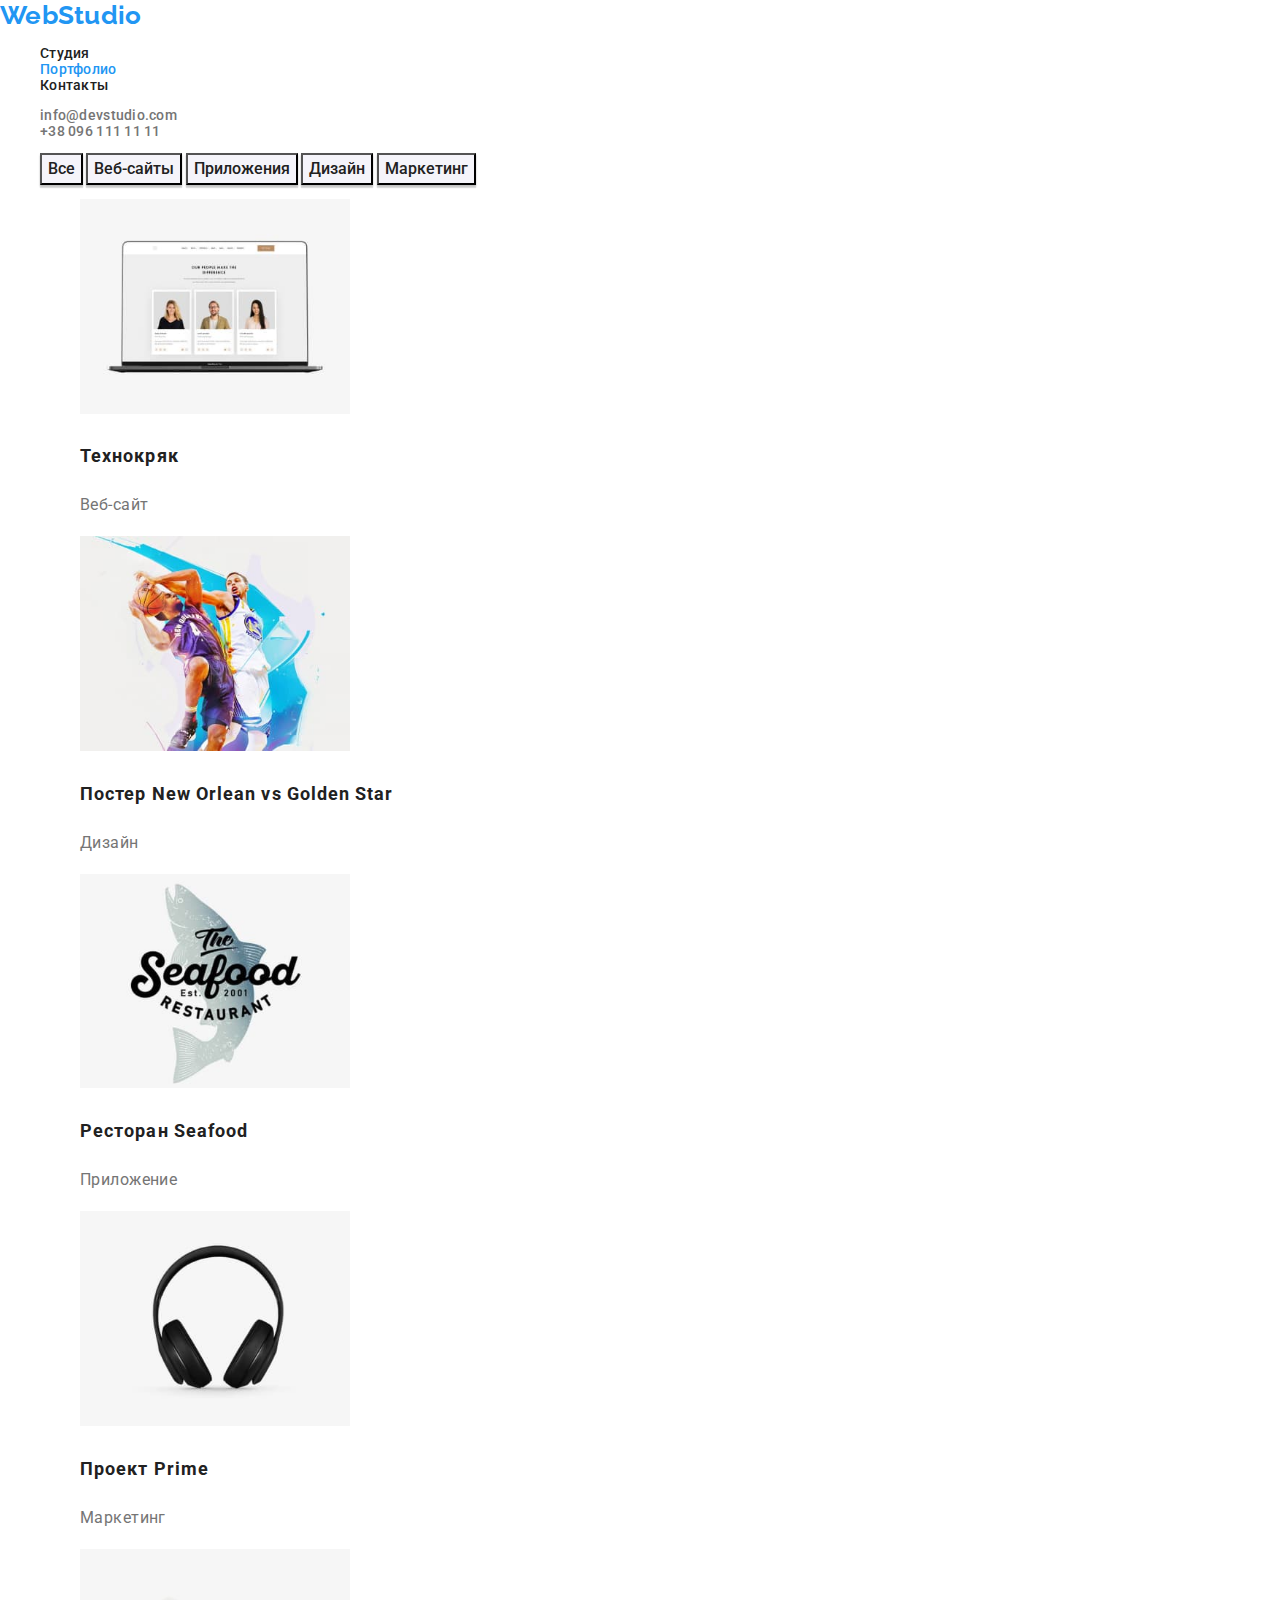
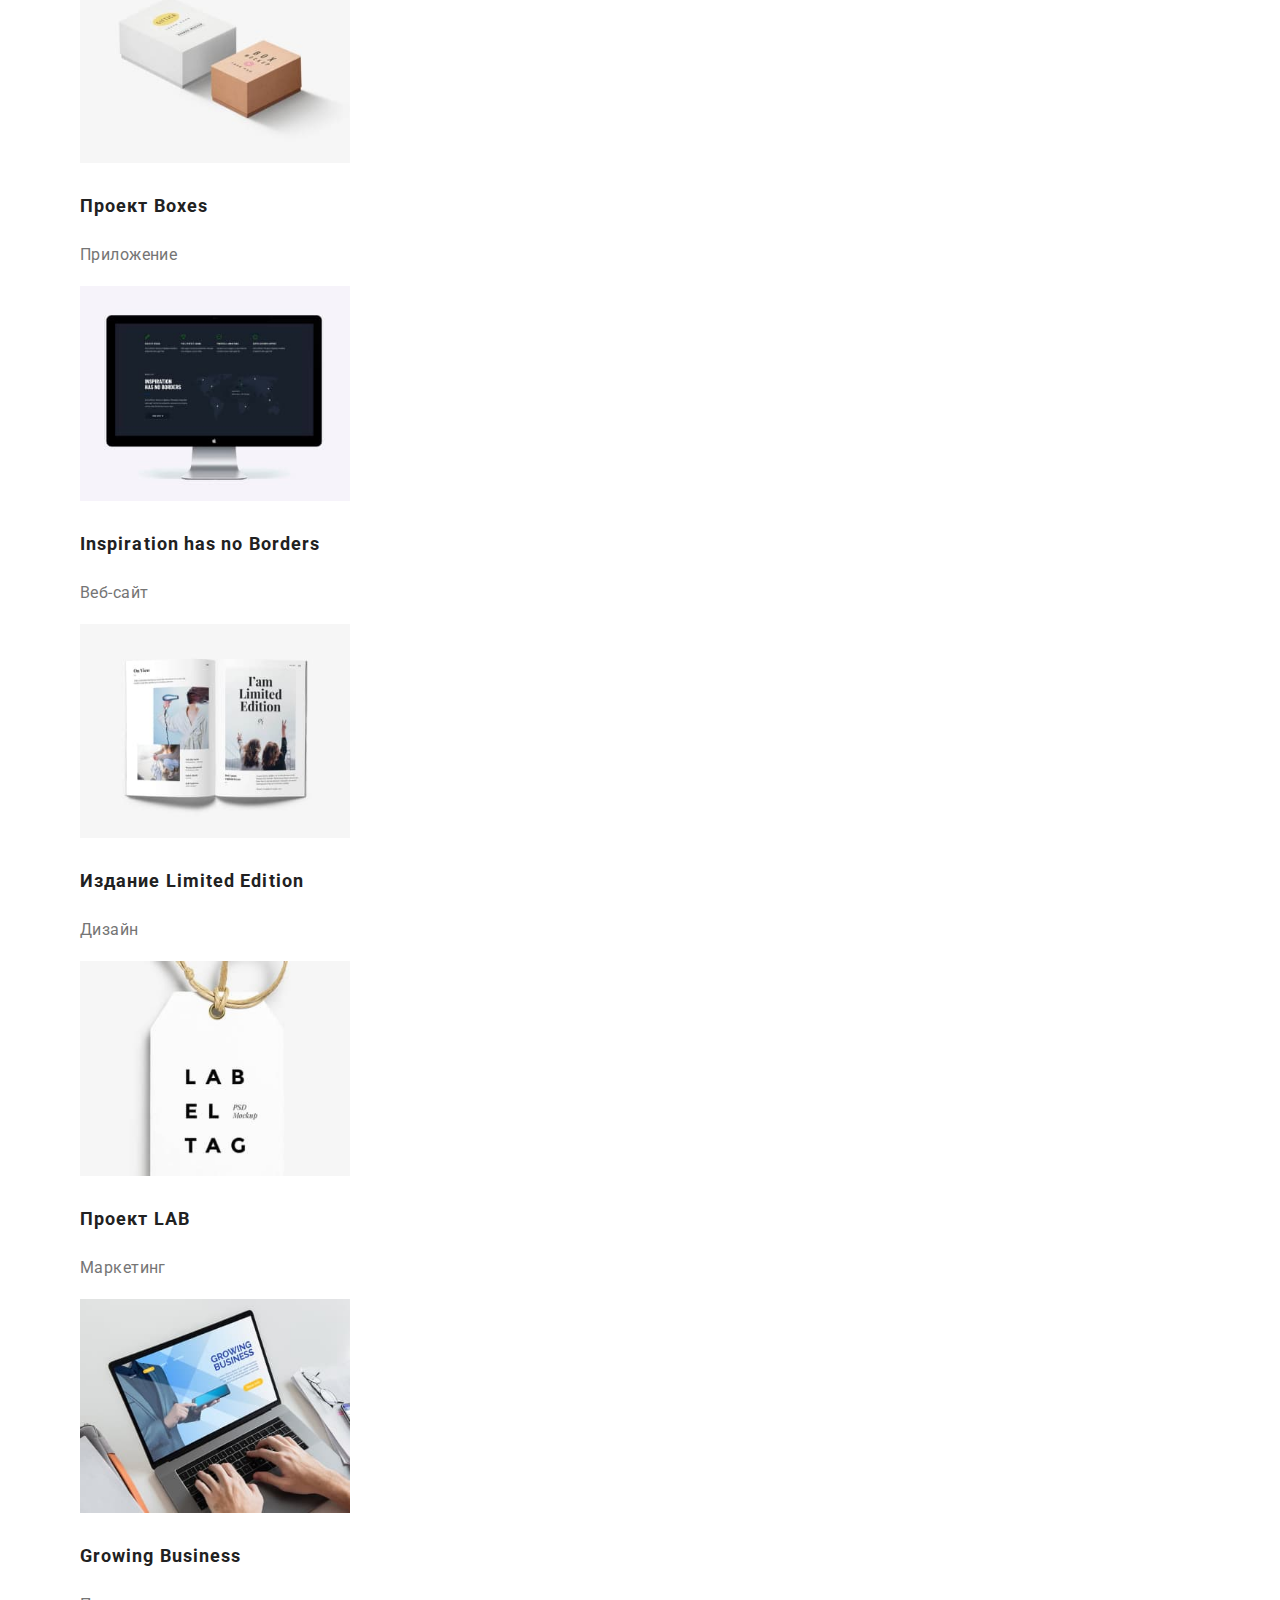
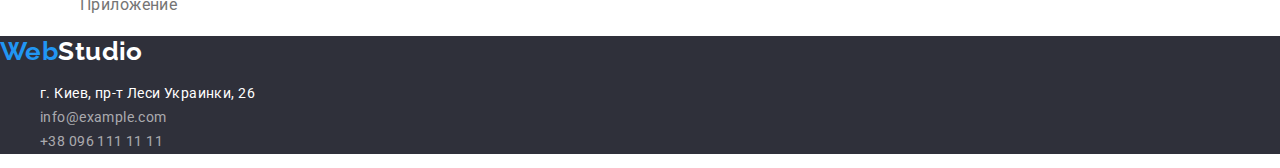
==== portfolio.html @ 470ea834 "Initial commit" ====
<!DOCTYPE html>
<html lang="en">
<head>
    <meta charset="UTF-8">
    <meta http-equiv="X-UA-Compatible" content="IE=edge">
    <meta name="viewport" content="width=device-width, initial-scale=1.0">
    <title>Protfolio</title>
    <link rel="preconnect" href="https://fonts.gstatic.com"> 
    <link href="https://fonts.googleapis.com/css2?family=Oleo+Script&family=Raleway:wght@700&family=Roboto:wght@400;500;700;900&display=swap" rel="stylesheet">
    <link rel="stylesheet" href="https://cdnjs.cloudflare.com/ajax/libs/modern-normalize/1.0.0/modern-normalize.min.css">
    <link rel="stylesheet" href="./css/style.css">
</head>
<body>
    <!--header -->
    <header class="header">
        <a class="link logo logo-part2" href="/" lang="en"> <span class="logo-part1">Web</span>Studio</a>
    <nav>
        <ul class="list header">
            <li><a class="link" href="./index.html">Студия</a></li>
            <li><a class="link current" href="./portfolio.html">Портфолио</a></li>
            <li><a class="link" href="">Контакты</a></li>
        </ul>
    </nav>
    
        <ul class="list header header-contacts">
           <li><a class="link" href="mailto:info@devstudio.com">info@devstudio.com</a></li>
           <li><a class="link" href="tel:+380961111111">+38 096 111 11 11</a></li>
        </ul>
    </header>
    <!--main-->
    <main>
        <section>
            <figure>
                <figcaption><h1 class="visually-hidden">Projects</h1></figcaption>
                        <button class="button-filter button-filter-link" type="button">Все</button>
                        <button class="button-filter" type="button">Веб-сайты</button>
                        <button class="button-filter" type="button">Приложения</button>
                        <button class="button-filter" type="button">Дизайн</button>
                        <button class="button-filter" type="button">Маркетинг</button>
                    <ul class="list">
                            <li class="projects">
                                <img src="./images/projects/img1.jpg" alt="img1" width="270">
                                <h2 class="projects-title">Технокряк</h2>
                                <p>Веб-сайт</p>
                            </li>
                            <li class="projects">
                                <img src="./images/projects/img2.jpg" alt="img2" width="270">
                                <h2 class="projects-title" lang="en">Постер New Orlean vs Golden Star</h2>
                                <p>Дизайн</p> 
                            </li>
                            <li class="projects">
                                <img src="./images/projects/img3.jpg" alt="img3" width="270">
                                <h2 class="projects-title" lang="en">Ресторан Seafood</h2>
                                <p>Приложение</p>
                            </li>
                            <li class="projects">
                                <img src="./images/projects/img4.jpg" alt="img4" width="270">
                                <h2 class="projects-title" lang="en">Проект Prime</h2>
                                <p>Маркетинг</p>
                            </li>
                            <li class="projects">
                                <img src="./images/projects/img5.jpg" alt="img5" width="270">
                                <h2 class="projects-title" lang="en">Проект Boxes</h2>
                                <p>Приложение</p>
                            </li>
                            <li class="projects">
                                <img src="./images/projects/img6.jpg" alt="img6" width="270">
                                <h2 class="projects-title" lang="en">Inspiration has no Borders</h2>
                                <p>Веб-сайт</p>
                            </li>
                            <li class="projects">
                                <img src="./images/projects/img7.jpg" alt="img7" width="270">
                                <h2 class="projects-title" lang="en">Издание Limited Edition</h2>
                                <p>Дизайн</p>
                            </li>
                            <li class="projects">
                                <img src="./images/projects/img8.jpg" alt="img8" width="270">
                                <h2 class="projects-title" lang="en">Проект LAB</h2>
                                <p>Маркетинг</p>
                            </li>
                            <li class="projects">
                                <img src="./images/projects/img9.jpg" alt="img9" width="270">
                                <h2 class="projects-title" lang="en">Growing Business</h2>
                                <p>Приложение</p>
                            </li>
                    </ul>
            </figure>
        </section> 
    </main>
    <!-- footer-->
    <footer class="dark-bg">
        <a class="link logo" href="/" lang="en"><span class="logo-part1">Web</span>Studio</a>
        <address>
        <ul class="list">
            <li><a class="link" href="https://goo.gl/maps/h1MNrULQTxqJ9o7u8" target="_blank" rel="noopener noreferrer nofollow"> г. Киев, пр-т Леси Украинки, 26</a></li>
            <li class="footer-contacts"><a class="link" href="mailto:info@example.com">info@example.com</a></li>
            <li class="footer-contacts"><a class="link" href="tel:+380961111111">+38 096 111 11 11</a></li>
        </ul>
        </address>
    </footer> 
</body>
</html>
---- css/style.css ----
:root {
    --main-text-color: #757575;
    --title-color: #212121;
    --dark-bg-text-color: #FFFFFF;
    --accent-color: #2196F3;
    --logo-text-color: #000000;
    --dark-bg-color: #2F303A;
    --light-bg-color: #F5F4FA;
    --bg-color: #E5E5E5;
}
body {
    font-family: "Roboto", sans-serif;
    font-size: 14px;
    line-height: 1.714;
    letter-spacing: 0.03em;
    color: var(--main-text-color);
}
address {
    font-style: normal;
}
.visually-hidden {
    position: absolute !important;
    clip: rect(1px 1px 1px 1px);
    clip: rect(1px, 1px, 1px,1px);
    padding: 0 !important;
    border: 0 !important;
    height: 1px !important;
    width: 1px !important;
    overflow: hidden;
  }

.link {
    text-decoration: none;
    color: inherit;
}
.link:hover,
.link:focus,
.logo-part1,
.current    {
    color: var(--accent-color);
}
.list {
    list-style: none;
}
.logo {
    font-family: "Raleway", sans-serif;
    font-weight: 700;
    font-size: 26px;
    line-height: 1.192;
}
.logo-part2 {
    color: var(--logo-text-color);
}
.button {
    font-weight: 700;
    font-size: 16px;
    line-height: 1.875;
    display: flex;
    align-items: center;
    text-align: center;
    letter-spacing: 0.06em;
    color: var(--dark-bg-text-color);
    background-color: var(--accent-color);
    box-shadow: 0px 4px 4px rgba(0, 0, 0, 0.15);
    cursor: pointer;
}
.page-title {
    font-weight: 900;
    font-size: 44px;
    line-height: 1.364;
    text-align: center;
    letter-spacing: 0.06em;
    text-transform: uppercase;
}
.section-title {
    font-weight: 700;
    font-size: 36px;
    line-height: 1.167;
    text-align: center;
}
.section-title,
.header,
.feature-title,
.team-title,
.projets-title {
    color: var(--title-color);
}
.header {
    font-weight: 500;
    line-height: 1.143;
    letter-spacing: 0.02em;
}
.header-contacts {
    color: var(--main-text-color);
}
.dark-bg {
    background-color: var(--dark-bg-color);
    color: var(--dark-bg-text-color);
}
.feature-title {
    font-weight: 700;
    line-height: 1.143;
    text-transform: uppercase;
}
.team {
    font-size: 16px;
    line-height: 1.188;
    text-align: center;
    background-color: var(--dark-bg-text-color)
}
.team-title {
    font-weight: 500;
}
.team-bg-color {
    background-color: var(--light-bg-color);
 }
.footer-contacts {
    color: rgba(255, 255, 255, 0.6);
}
.projects {
    font-size: 16px;
    line-height: 1.875;
}
.projects-title {
    font-weight: 700;
    font-size: 18px;
    line-height: 2;
    letter-spacing: 0.06em;
    color: var(--title-color);
}
.button-filter {
    font-weight: 500;
    font-size: 16px;
    line-height: 1.625;
    text-align: center;
    color: var(--title-color); /*var(--dark-bg-text-color);*/
    /*background-color: var(--accent-color);*/
    background: var(--light-bg-color);
    box-shadow: 0px 3px 1px rgba(0, 0, 0, 0.1), 0px 1px 2px rgba(0, 0, 0, 0.08), 0px 2px 2px rgba(0, 0, 0, 0.12);
    cursor: pointer;
}
.button-filter-link:hover,
.button-filter-link:focus
.button-filter-link:active {
        text-decoration: none;
        color: var(--dark-bg-text-color);
        background-color: var(--accent-color);
}
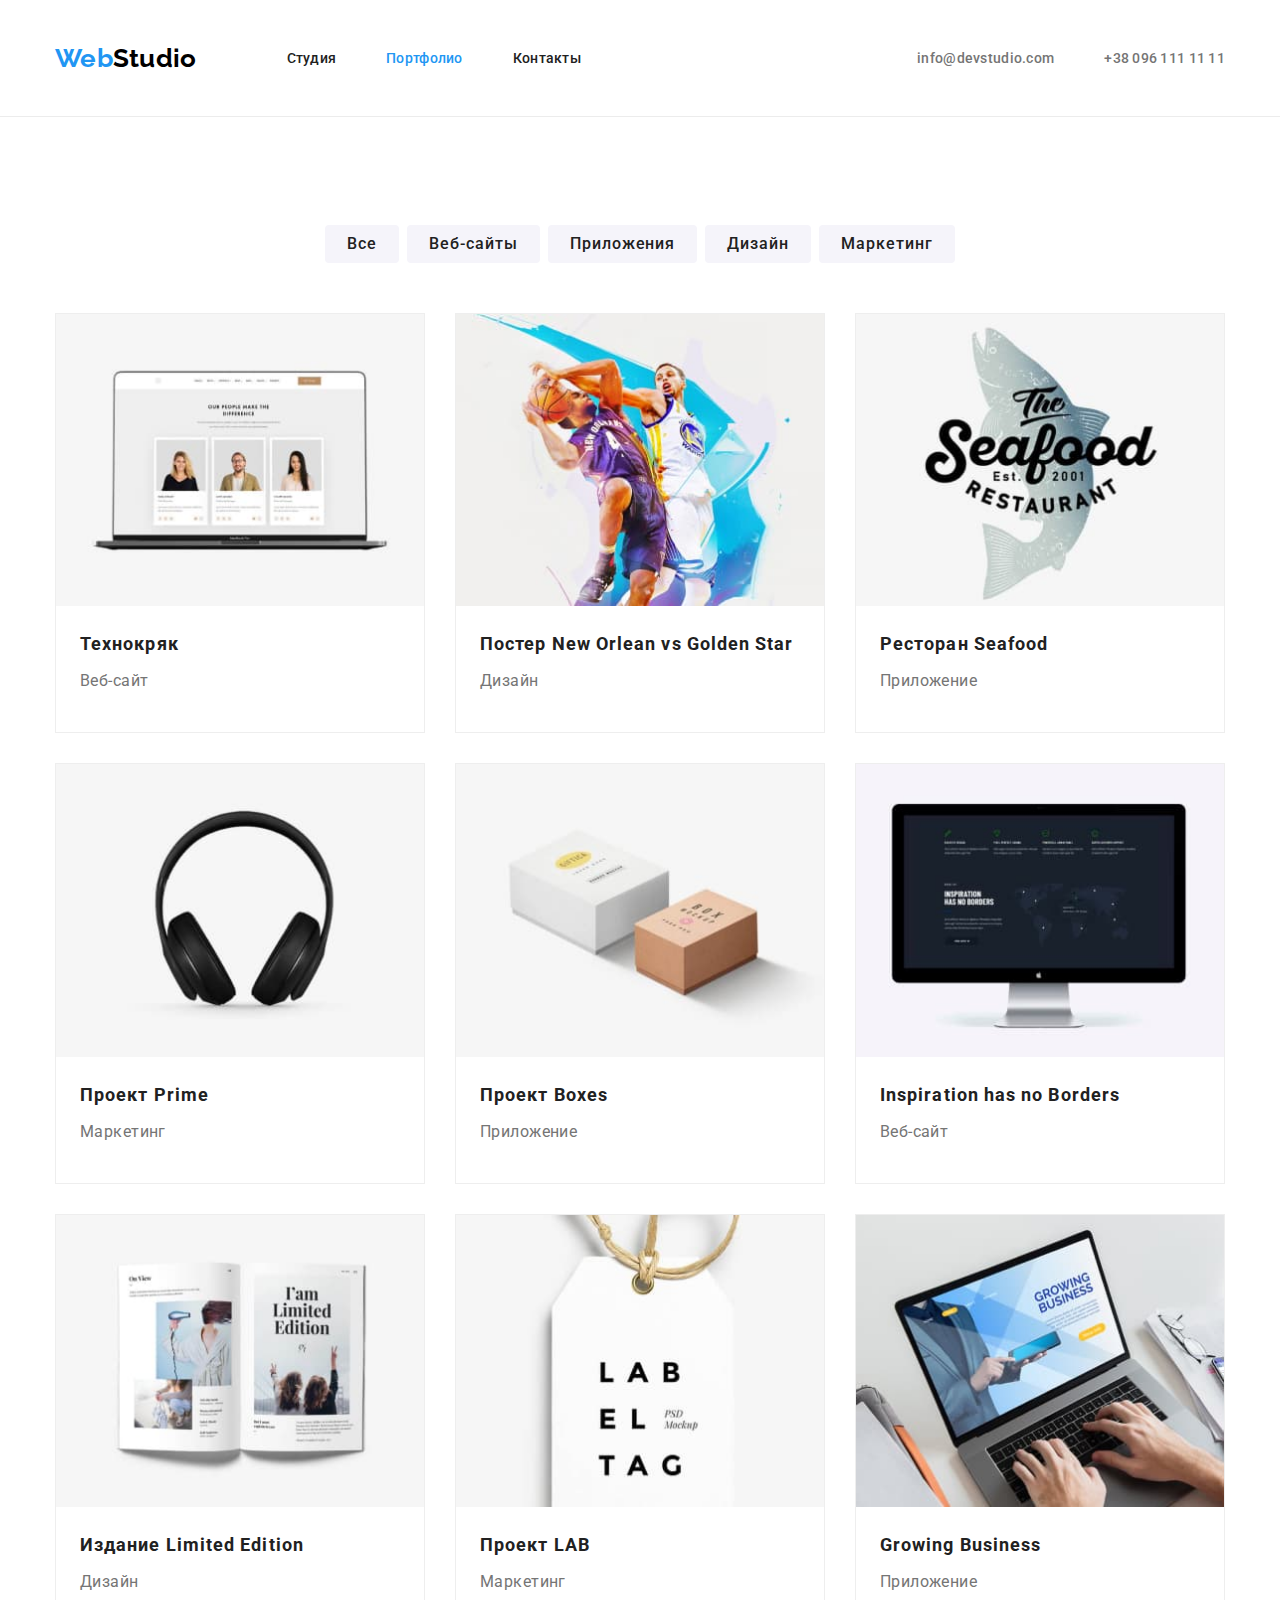
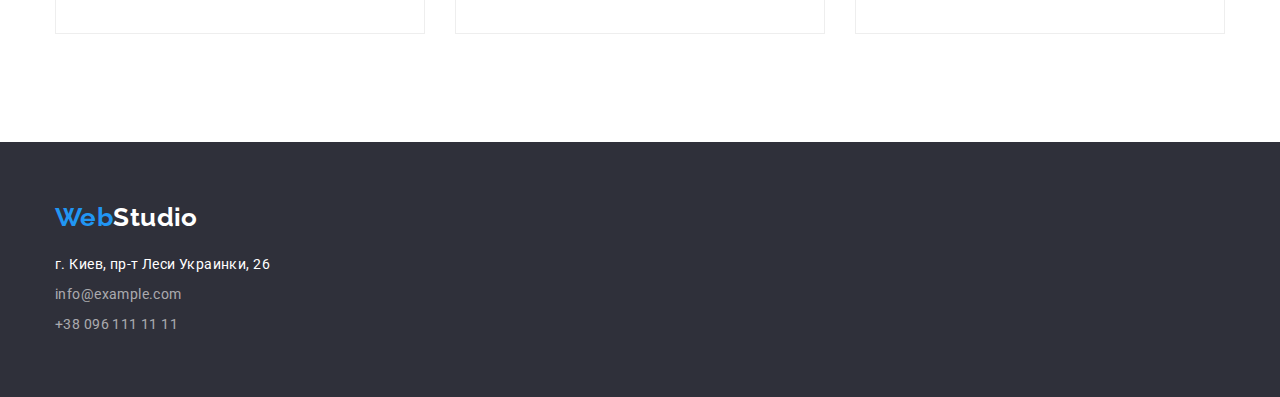
==== commit 94566edd: "Виконала ДЗ№3" ====
--- a/portfolio.html
+++ b/portfolio.html
@@ -1,102 +1,198 @@
 <!DOCTYPE html>
 <html lang="en">
-<head>
-    <meta charset="UTF-8">
-    <meta http-equiv="X-UA-Compatible" content="IE=edge">
-    <meta name="viewport" content="width=device-width, initial-scale=1.0">
+  <head>
+    <meta charset="UTF-8" />
+    <meta http-equiv="X-UA-Compatible" content="IE=edge" />
+    <meta name="viewport" content="width=device-width, initial-scale=1.0" />
     <title>Protfolio</title>
-    <link rel="preconnect" href="https://fonts.gstatic.com"> 
-    <link href="https://fonts.googleapis.com/css2?family=Oleo+Script&family=Raleway:wght@700&family=Roboto:wght@400;500;700;900&display=swap" rel="stylesheet">
-    <link rel="stylesheet" href="https://cdnjs.cloudflare.com/ajax/libs/modern-normalize/1.0.0/modern-normalize.min.css">
-    <link rel="stylesheet" href="./css/style.css">
-</head>
-<body>
+    <link rel="preconnect" href="https://fonts.gstatic.com" />
+    <link
+      href="https://fonts.googleapis.com/css2?family=Oleo+Script&family=Raleway:wght@700&family=Roboto:wght@400;500;700;900&display=swap"
+      rel="stylesheet"
+    />
+    <link
+      rel="stylesheet"
+      href="https://cdnjs.cloudflare.com/ajax/libs/modern-normalize/1.0.0/modern-normalize.min.css"
+    />
+    <link rel="stylesheet" href="./css/style.css" />
+  </head>
+  <body>
     <!--header -->
-    <header class="header">
-        <a class="link logo logo-part2" href="/" lang="en"> <span class="logo-part1">Web</span>Studio</a>
-    <nav>
-        <ul class="list header">
-            <li><a class="link" href="./index.html">Студия</a></li>
-            <li><a class="link current" href="./portfolio.html">Портфолио</a></li>
-            <li><a class="link" href="">Контакты</a></li>
+    <header class="header header-line">
+      <div class="container">
+        <nav class="navigation">
+          <a class="link logo logo-part2" href="/" lang="en">
+            <span class="logo-part1">Web</span>Studio</a
+          >
+          <ul class="list menu header">
+            <li class="menu-item">
+              <a class="link menu-link" href="./index.html">Студия</a>
+            </li>
+            <li class="menu-item">
+              <a class="link menu-link current" href="./portfolio.html"
+                >Портфолио</a
+              >
+            </li>
+            <li class="menu-item">
+              <a class="link menu-link" href="">Контакты</a>
+            </li>
+          </ul>
+        </nav>
+
+        <ul class="list header header-contacts">
+          <li class="header-contacts-item">
+            <a class="link" href="mailto:info@devstudio.com"
+              >info@devstudio.com</a
+            >
+          </li>
+          <li class="header-contacts-item">
+            <a class="link" href="tel:+380961111111">+38 096 111 11 11</a>
+          </li>
         </ul>
-    </nav>
-    
-        <ul class="list header header-contacts">
-           <li><a class="link" href="mailto:info@devstudio.com">info@devstudio.com</a></li>
-           <li><a class="link" href="tel:+380961111111">+38 096 111 11 11</a></li>
-        </ul>
+      </div>
     </header>
     <!--main-->
     <main>
-        <section>
-            <figure>
-                <figcaption><h1 class="visually-hidden">Projects</h1></figcaption>
-                        <button class="button-filter button-filter-link" type="button">Все</button>
-                        <button class="button-filter" type="button">Веб-сайты</button>
-                        <button class="button-filter" type="button">Приложения</button>
-                        <button class="button-filter" type="button">Дизайн</button>
-                        <button class="button-filter" type="button">Маркетинг</button>
-                    <ul class="list">
-                            <li class="projects">
-                                <img src="./images/projects/img1.jpg" alt="img1" width="270">
-                                <h2 class="projects-title">Технокряк</h2>
-                                <p>Веб-сайт</p>
-                            </li>
-                            <li class="projects">
-                                <img src="./images/projects/img2.jpg" alt="img2" width="270">
-                                <h2 class="projects-title" lang="en">Постер New Orlean vs Golden Star</h2>
-                                <p>Дизайн</p> 
-                            </li>
-                            <li class="projects">
-                                <img src="./images/projects/img3.jpg" alt="img3" width="270">
-                                <h2 class="projects-title" lang="en">Ресторан Seafood</h2>
-                                <p>Приложение</p>
-                            </li>
-                            <li class="projects">
-                                <img src="./images/projects/img4.jpg" alt="img4" width="270">
-                                <h2 class="projects-title" lang="en">Проект Prime</h2>
-                                <p>Маркетинг</p>
-                            </li>
-                            <li class="projects">
-                                <img src="./images/projects/img5.jpg" alt="img5" width="270">
-                                <h2 class="projects-title" lang="en">Проект Boxes</h2>
-                                <p>Приложение</p>
-                            </li>
-                            <li class="projects">
-                                <img src="./images/projects/img6.jpg" alt="img6" width="270">
-                                <h2 class="projects-title" lang="en">Inspiration has no Borders</h2>
-                                <p>Веб-сайт</p>
-                            </li>
-                            <li class="projects">
-                                <img src="./images/projects/img7.jpg" alt="img7" width="270">
-                                <h2 class="projects-title" lang="en">Издание Limited Edition</h2>
-                                <p>Дизайн</p>
-                            </li>
-                            <li class="projects">
-                                <img src="./images/projects/img8.jpg" alt="img8" width="270">
-                                <h2 class="projects-title" lang="en">Проект LAB</h2>
-                                <p>Маркетинг</p>
-                            </li>
-                            <li class="projects">
-                                <img src="./images/projects/img9.jpg" alt="img9" width="270">
-                                <h2 class="projects-title" lang="en">Growing Business</h2>
-                                <p>Приложение</p>
-                            </li>
-                    </ul>
-            </figure>
-        </section> 
+      <section class="section">
+        <figure class="container">
+          <figcaption><h1 class="visually-hidden">Projects</h1></figcaption>
+          <div class="filter-content">
+            <button
+              class="button-filter button-filter-item button-filter-link"
+              type="button"
+            >
+              Все
+            </button>
+            <button
+              class="button-filter button-filter-item button-filter-link"
+              type="button"
+            >
+              Веб-сайты
+            </button>
+            <button
+              class="button-filter button-filter-item button-filter-link"
+              type="button"
+            >
+              Приложения
+            </button>
+            <button
+              class="button-filter button-filter-item button-filter-link"
+              type="button"
+            >
+              Дизайн
+            </button>
+            <button
+              class="button-filter button-filter-item button-filter-link"
+              type="button"
+            >
+              Маркетинг
+            </button>
+          </div>
+          <ul class="list grid">
+            <li class="grid-item projects projects-bg">
+              <img src="./images/projects/img1.jpg" alt="img1" width="270" />
+              <div class="projects-item">
+                <h2 class="projects-title">Технокряк</h2>
+                <p>Веб-сайт</p>
+              </div>
+            </li>
+            <li class="grid-item projects projects-bg">
+              <img src="./images/projects/img2.jpg" alt="img2" width="270" />
+              <div class="projects-item">
+                <h2 class="projects-title" lang="en">
+                  Постер New Orlean vs Golden Star
+                </h2>
+                <p>Дизайн</p>
+              </div>
+            </li>
+            <li class="grid-item projects projects-bg">
+              <img src="./images/projects/img3.jpg" alt="img3" width="270" />
+              <div class="projects-item">
+                <h2 class="projects-title" lang="en">Ресторан Seafood</h2>
+                <p>Приложение</p>
+              </div>
+            </li>
+            <li class="grid-item projects projects-bg">
+              <img src="./images/projects/img4.jpg" alt="img4" width="270" />
+              <div class="projects-item">
+                <h2 class="projects-title" lang="en">Проект Prime</h2>
+                <p>Маркетинг</p>
+              </div>
+            </li>
+            <li class="grid-item projects projects-bg">
+              <img src="./images/projects/img5.jpg" alt="img5" width="270" />
+              <div class="projects-item">
+                <h2 class="projects-title" lang="en">Проект Boxes</h2>
+                <p>Приложение</p>
+              </div>
+            </li>
+            <li class="grid-item projects projects-bg">
+              <img src="./images/projects/img6.jpg" alt="img6" width="270" />
+              <div class="projects-item">
+                <h2 class="projects-title" lang="en">
+                  Inspiration has no Borders
+                </h2>
+                <p>Веб-сайт</p>
+              </div>
+            </li>
+            <li class="grid-item projects projects-bg">
+              <img src="./images/projects/img7.jpg" alt="img7" width="270" />
+              <div class="projects-item">
+                <h2 class="projects-title" lang="en">
+                  Издание Limited Edition
+                </h2>
+                <p>Дизайн</p>
+              </div>
+            </li>
+            <li class="grid-item projects projects-bg">
+              <img src="./images/projects/img8.jpg" alt="img8" width="270" />
+              <div class="projects-item">
+                <h2 class="projects-title" lang="en">Проект LAB</h2>
+                <p>Маркетинг</p>
+              </div>
+            </li>
+            <li class="grid-item projects projects-bg">
+              <img src="./images/projects/img9.jpg" alt="img9" width="270" />
+              <div class="projects-item">
+                <h2 class="projects-title" lang="en">Growing Business</h2>
+                <p>Приложение</p>
+              </div>
+            </li>
+          </ul>
+        </figure>
+      </section>
     </main>
     <!-- footer-->
     <footer class="dark-bg">
-        <a class="link logo" href="/" lang="en"><span class="logo-part1">Web</span>Studio</a>
-        <address>
-        <ul class="list">
-            <li><a class="link" href="https://goo.gl/maps/h1MNrULQTxqJ9o7u8" target="_blank" rel="noopener noreferrer nofollow"> г. Киев, пр-т Леси Украинки, 26</a></li>
-            <li class="footer-contacts"><a class="link" href="mailto:info@example.com">info@example.com</a></li>
-            <li class="footer-contacts"><a class="link" href="tel:+380961111111">+38 096 111 11 11</a></li>
-        </ul>
-        </address>
-    </footer> 
-</body>
-</html>+      <div class="container">
+        <div class="footer-container">
+          <a class="link logo" href="/" lang="en"
+            ><span class="logo-part1">Web</span>Studio</a
+          >
+          <address class="footer-address">
+            <ul class="list">
+              <li class="footer-contacts-item">
+                <a
+                  class="link"
+                  href="https://goo.gl/maps/h1MNrULQTxqJ9o7u8"
+                  target="_blank"
+                  rel="noopener noreferrer nofollow"
+                >
+                  г. Киев, пр-т Леси Украинки, 26</a
+                >
+              </li>
+              <li class="footer-contacts-item footer-contacts">
+                <a class="link" href="mailto:info@example.com"
+                  >info@example.com</a
+                >
+              </li>
+              <li class="footer-contacts-item footer-contacts">
+                <a class="link" href="tel:+380961111111">+38 096 111 11 11</a>
+              </li>
+            </ul>
+          </address>
+        </div>
+      </div>
+    </footer>
+  </body>
+</html>
--- a/css/style.css
+++ b/css/style.css
@@ -1,148 +1,307 @@
 :root {
-    --main-text-color: #757575;
-    --title-color: #212121;
-    --dark-bg-text-color: #FFFFFF;
-    --accent-color: #2196F3;
-    --logo-text-color: #000000;
-    --dark-bg-color: #2F303A;
-    --light-bg-color: #F5F4FA;
-    --bg-color: #E5E5E5;
+  --main-text-color: #757575;
+  --title-color: #212121;
+  --dark-bg-text-color: #ffffff;
+  --accent-color: #2196f3;
+  --logo-text-color: #000000;
+  --dark-bg-color: #2f303a;
+  --light-bg-color: #f5f4fa;
+  --bg-color: #e5e5e5;
+  --grid-item: 4;
+}
+html {
+  box-sizing: border-box;
+}
+*,
+*::before,
+*::after {
+  box-sizing: inherit;
 }
 body {
-    font-family: "Roboto", sans-serif;
-    font-size: 14px;
-    line-height: 1.714;
-    letter-spacing: 0.03em;
-    color: var(--main-text-color);
+  font-family: "Roboto", sans-serif;
+  font-size: 14px;
+  line-height: 1.714;
+  letter-spacing: 0.03em;
+  color: var(--main-text-color);
+}
+h1,
+h2,
+h3,
+h4,
+h5,
+p {
+  margin-top: 0;
+}
+img {
+  display: block;
+  min-width: 100%;
+  height: auto;
 }
 address {
-    font-style: normal;
+  font-style: normal;
 }
 .visually-hidden {
-    position: absolute !important;
-    clip: rect(1px 1px 1px 1px);
-    clip: rect(1px, 1px, 1px,1px);
-    padding: 0 !important;
-    border: 0 !important;
-    height: 1px !important;
-    width: 1px !important;
-    overflow: hidden;
-  }
+  position: absolute !important;
+  clip: rect(1px 1px 1px 1px);
+  clip: rect(1px, 1px, 1px, 1px);
+  padding: 0 !important;
+  border: 0 !important;
+  height: 1px !important;
+  width: 1px !important;
+  overflow: hidden;
+}
 
 .link {
-    text-decoration: none;
-    color: inherit;
+  text-decoration: none;
+  color: inherit;
 }
 .link:hover,
 .link:focus,
 .logo-part1,
-.current    {
-    color: var(--accent-color);
+.current {
+  color: var(--accent-color);
 }
 .list {
-    list-style: none;
-}
-.logo {
-    font-family: "Raleway", sans-serif;
-    font-weight: 700;
-    font-size: 26px;
-    line-height: 1.192;
-}
-.logo-part2 {
-    color: var(--logo-text-color);
-}
+  margin-top: 0;
+  margin-bottom: 0;
+  padding-left: 0;
+  list-style: none;
+}
+.container {
+  width: 1200px;
+  padding-right: 15px;
+  padding-left: 15px;
+  margin-right: auto;
+  margin-left: auto;
+  /* background-color: aquamarine; */
+}
+.grid {
+  display: flex;
+  flex-wrap: wrap;
+  margin-left: -30px;
+  margin-top: -30px;
+}
+.grid-item {
+  flex-basis: calc((100% - 30px * var(--grid-item)) / var(--grid-item));
+  margin-left: 30px;
+  margin-top: 30px;
+}
+
 .button {
-    font-weight: 700;
-    font-size: 16px;
-    line-height: 1.875;
-    display: flex;
-    align-items: center;
-    text-align: center;
-    letter-spacing: 0.06em;
-    color: var(--dark-bg-text-color);
-    background-color: var(--accent-color);
-    box-shadow: 0px 4px 4px rgba(0, 0, 0, 0.15);
-    cursor: pointer;
-}
+  min-width: 200px;
+  padding: 10px 32px;
+  font-weight: 700;
+  font-size: 16px;
+  line-height: 1.875;
+  display: flex;
+  align-items: center;
+  text-align: center;
+  letter-spacing: 0.06em;
+  color: var(--dark-bg-text-color);
+  background-color: var(--accent-color);
+  box-shadow: 0px 4px 4px rgba(0, 0, 0, 0.15);
+  border: none;
+  border-radius: 4px;
+  cursor: pointer;
+}
+
 .page-title {
-    font-weight: 900;
-    font-size: 44px;
-    line-height: 1.364;
-    text-align: center;
-    letter-spacing: 0.06em;
-    text-transform: uppercase;
+  font-weight: 900;
+  font-size: 44px;
+  line-height: 1.364;
+  text-align: center;
+  letter-spacing: 0.06em;
+  text-transform: uppercase;
+  margin-bottom: 30px;
 }
 .section-title {
-    font-weight: 700;
-    font-size: 36px;
-    line-height: 1.167;
-    text-align: center;
+  font-weight: 700;
+  font-size: 36px;
+  line-height: 1.167;
+  text-align: center;
+  margin-bottom: 50px;
+}
+.section {
+  padding-top: 94px;
+  padding-bottom: 94px;
 }
 .section-title,
 .header,
 .feature-title,
 .team-title,
 .projets-title {
-    color: var(--title-color);
+  color: var(--title-color);
 }
 .header {
-    font-weight: 500;
-    line-height: 1.143;
-    letter-spacing: 0.02em;
+  padding-top: 25px;
+  padding-bottom: 25px;
+  font-weight: 500;
+  line-height: 1.143;
+  letter-spacing: 0.02em;
+}
+.header-line {
+  border-bottom: 1px solid #ececec;
+}
+.logo {
+  font-family: "Raleway", sans-serif;
+  font-weight: 700;
+  font-size: 26px;
+  line-height: 1.192;
+  display: flex;
+}
+.logo-part2 {
+  color: var(--logo-text-color);
+}
+.header .logo {
+  margin-right: 90px;
+}
+.navigation {
+  display: flex;
+  align-items: center;
+  margin-right: auto;
+}
+.menu {
+  display: inline-flex;
+}
+.menu-item:not(:last-child) {
+  margin-right: 50px;
+}
+.header .container {
+  display: flex;
+  align-items: center;
+  justify-content: flex-end;
 }
 .header-contacts {
-    color: var(--main-text-color);
+  color: var(--main-text-color);
+  display: inline-flex;
+}
+.header-contacts-item:not(:last-child) {
+  margin-right: 50px;
+}
+.hero {
+  min-height: 100vh;
+  display: flex;
+  align-items: center;
+  justify-content: center;
+}
+.hero-content {
+  max-width: 700px;
+  margin-top: 200px;
+  margin-bottom: 200px;
+}
+.hero-content-button {
+  display: flex;
+  justify-content: center;
+  margin-top: 30px;
 }
 .dark-bg {
-    background-color: var(--dark-bg-color);
-    color: var(--dark-bg-text-color);
+  background-color: var(--dark-bg-color);
+  color: var(--dark-bg-text-color);
 }
 .feature-title {
-    font-weight: 700;
-    line-height: 1.143;
-    text-transform: uppercase;
+  margin-bottom: 10px;
+  font-weight: 700;
+  line-height: 1.143;
+  text-transform: uppercase;
+}
+.feature {
+  margin-bottom: 0;
 }
 .team {
-    font-size: 16px;
-    line-height: 1.188;
-    text-align: center;
-    background-color: var(--dark-bg-text-color)
+  --grid-item: 4;
+  font-size: 16px;
+  line-height: 1.188;
+  text-align: center;
+  background-color: var(--dark-bg-text-color);
+  box-shadow: 0px 1px 3px rgba(0, 0, 0, 0.12), 0px 1px 1px rgba(0, 0, 0, 0.14),
+    0px 2px 1px rgba(0, 0, 0, 0.2);
+  border-radius: 0px 0px 4px 4px;
+}
+.team-member {
+  margin-top: 30px;
+  margin-bottom: 30px;
 }
 .team-title {
-    font-weight: 500;
+  font-weight: 500;
+  margin-bottom: 10px;
+}
+
+.gallery-item {
+  --grid-item: 3;
 }
 .team-bg-color {
-    background-color: var(--light-bg-color);
- }
+  background-color: var(--light-bg-color);
+}
+
+.footer-container {
+  display: inline-block;
+  padding-top: 60px;
+  padding-bottom: 60px;
+}
+.footer-address {
+  display: flex;
+  margin-top: 20px;
+}
 .footer-contacts {
-    color: rgba(255, 255, 255, 0.6);
+  color: rgba(255, 255, 255, 0.6);
+}
+.footer-contacts-item:not(:last-child) {
+  height: 20px;
+  margin-bottom: 10px;
 }
 .projects {
-    font-size: 16px;
-    line-height: 1.875;
+  --grid-item: 3;
+  font-size: 16px;
+  line-height: 1.875;
 }
 .projects-title {
-    font-weight: 700;
-    font-size: 18px;
-    line-height: 2;
-    letter-spacing: 0.06em;
-    color: var(--title-color);
+  margin-bottom: 4px;
+  font-weight: 700;
+  font-size: 18px;
+  line-height: 2;
+  letter-spacing: 0.06em;
+  color: var(--title-color);
+}
+.projects-bg {
+  background: var(--dark-bg-text-color);
+  border: 1px solid #eeeeee;
+  box-sizing: border-box;
+}
+.projects-item {
+  /* min-height: 70px; */
+  padding: 20px 24px;
+}
+.filter-content {
+  display: flex;
+  justify-content: center;
+  padding-bottom: 50px;
 }
 .button-filter {
-    font-weight: 500;
-    font-size: 16px;
-    line-height: 1.625;
-    text-align: center;
-    color: var(--title-color); /*var(--dark-bg-text-color);*/
-    /*background-color: var(--accent-color);*/
-    background: var(--light-bg-color);
-    box-shadow: 0px 3px 1px rgba(0, 0, 0, 0.1), 0px 1px 2px rgba(0, 0, 0, 0.08), 0px 2px 2px rgba(0, 0, 0, 0.12);
-    cursor: pointer;
-}
+  width: auto;
+  padding: 6px 22px;
+  font-weight: 500;
+  font-size: 16px;
+  line-height: 1.625;
+  letter-spacing: 0.06em;
+  display: flex;
+  align-items: start;
+  text-align: center;
+  /* justify-content: space-around; */
+  color: var(--title-color); /* var(--dark-bg-text-color);*/
+  background: var(--light-bg-color);
+  border: none;
+  border-radius: 4px;
+  cursor: pointer;
+}
+.button-filter-item:not(:last-child) {
+  margin-right: 8px;
+}
+
 .button-filter-link:hover,
-.button-filter-link:focus
-.button-filter-link:active {
-        text-decoration: none;
-        color: var(--dark-bg-text-color);
-        background-color: var(--accent-color);
-}+.button-filter-link:focus .button-filter-link:active {
+  text-decoration: none;
+  color: var(--dark-bg-text-color);
+  background-color: var(--accent-color);
+  box-shadow: 0px 3px 1px rgba(0, 0, 0, 0.1), 0px 1px 2px rgba(0, 0, 0, 0.08),
+    0px 2px 2px rgba(0, 0, 0, 0.12);
+}
